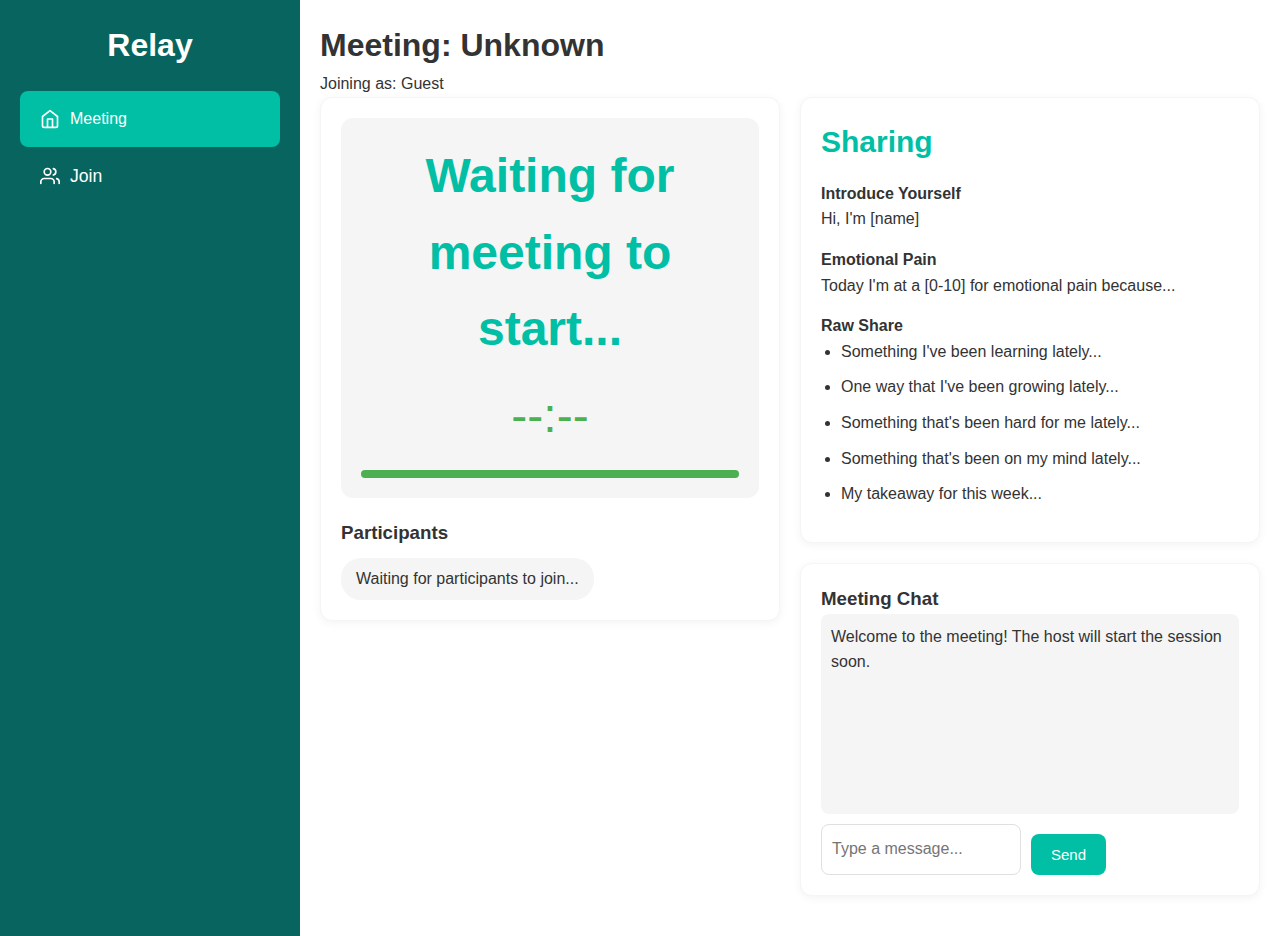
==== participant.html @ 03556889 "Create participant.html" ====
<!DOCTYPE html>
<html lang="en">
<head>
    <meta charset="UTF-8">
    <meta name="viewport" content="width=device-width, initial-scale=1.0">
    <title>Meeting - Relay</title>
    <link rel="stylesheet" href="style.css">
</head>
<body>
    <div class="sidebar">
        <div class="logo">
            <span>Relay</span>
        </div>
        <div class="nav-item active">
            <svg xmlns="http://www.w3.org/2000/svg" viewBox="0 0 24 24" fill="none" stroke="currentColor" stroke-width="2" stroke-linecap="round" stroke-linejoin="round">
                <path d="M3 9l9-7 9 7v11a2 2 0 0 1-2 2H5a2 2 0 0 1-2-2z"></path>
                <polyline points="9 22 9 12 15 12 15 22"></polyline>
            </svg>
            <span>Meeting</span>
        </div>
        <div class="nav-item">
            <a href="join.html">
                <svg xmlns="http://www.w3.org/2000/svg" viewBox="0 0 24 24" fill="none" stroke="currentColor" stroke-width="2" stroke-linecap="round" stroke-linejoin="round">
                    <path d="M17 21v-2a4 4 0 0 0-4-4H5a4 4 0 0 0-4 4v2"></path>
                    <circle cx="9" cy="7" r="4"></circle>
                    <path d="M23 21v-2a4 4 0 0 0-3-3.87"></path>
                    <path d="M16 3.13a4 4 0 0 1 0 7.75"></path>
                </svg>
                <span>Join</span>
            </a>
        </div>
    </div>
    
    <div class="main-content">
        <div class="meeting-header">
            <h1>Meeting: <span id="meetingCodeDisplay">Loading...</span></h1>
            <div id="participantStatus">Joining as: <span id="participantNameDisplay">Loading...</span></div>
        </div>
        
        <div class="meeting-layout">
            <div>
                <div class="card">
                    <div class="timer-display">
                        <div class="speaker-name" id="currentSpeaker">Waiting for meeting to start...</div>
                        <div class="time-remaining" id="timeDisplay">--:--</div>
                        <div class="progress-bar">
                            <div class="progress" id="progressBar"></div>
                        </div>
                    </div>
                    
                    <div>
                        <h3>Participants</h3>
                        <div class="speakers-list" id="speakersList">
                            <div class="speaker-item">Waiting for participants to join...</div>
                        </div>
                    </div>
                </div>
            </div>
            
            <div>
                <div class="card">
                    <div class="sharing-header">Sharing</div>
                    
                    <div class="sharing-prompt">
                        <div class="prompt-number"><strong>Introduce Yourself</strong></div>
                        <div>Hi, I'm <span id="currentSpeakerPrompt">[name]</span></div>
                    </div>
                    
                    <div class="sharing-prompt">
                        <div class="prompt-number"><strong>Emotional Pain</strong></div>
                        <div>Today I'm at a [0-10] for emotional pain because...</div>
                    </div>
                    
                    <div class="sharing-prompt">
                        <div class="prompt-number"><strong>Raw Share</strong></div>
                        <ul class="tips-list">
                            <li>Something I've been learning lately...</li>
                            <li>One way that I've been growing lately...</li>
                            <li>Something that's been hard for me lately...</li>
                            <li>Something that's been on my mind lately...</li>
                            <li>My takeaway for this week...</li>
                        </ul>
                    </div>
                </div>
                
                <div class="card">
                    <h3>Meeting Chat</h3>
                    <div id="chatMessages" style="height: 200px; overflow-y: auto; margin-bottom: 10px; padding: 10px; background-color: var(--light-gray); border-radius: 8px;">
                        <div class="chat-message system-message">Welcome to the meeting! The host will start the session soon.</div>
                    </div>
                    <div style="display: flex; gap: 10px;">
                        <input type="text" id="chatInput" placeholder="Type a message..." style="flex-grow: 1;">
                        <button id="sendButton">Send</button>
                    </div>
                </div>
            </div>
        </div>
    </div>
    
    <script>
        document.addEventListener('DOMContentLoaded', function() {
            // Get participant data and meeting code from localStorage
            const participantData = JSON.parse(localStorage.getItem('currentParticipant') || '{}');
            const meetingCode = localStorage.getItem('currentMeetingCode') || 'Unknown';
            
            // Display participant name and meeting code
            document.getElementById('participantNameDisplay').textContent = participantData.name || 'Guest';
            document.getElementById('meetingCodeDisplay').textContent = meetingCode;
            
            // For this initial implementation, we'll simulate a meeting with dummy data
            // In a real implementation, this would connect to a server or use WebRTC
            
            // Simulate other participants joining
            setTimeout(() => {
                const dummyParticipants = ['Emma', 'Noah', 'Olivia', participantData.name || 'You'];
                updateParticipantsList(dummyParticipants);
                
                // Add a system message about participants
                addChatMessage('System', 'All participants have joined the meeting. Waiting for the host to start the timer.', true);
            }, 2000);
            
            // Simulate meeting starting
            setTimeout(() => {
                // Update the current speaker
                document.getElementById('currentSpeaker').textContent = 'Emma';
                document.getElementById('currentSpeakerPrompt').textContent = 'Emma';
                
                // Start a dummy timer
                startDummyTimer();
                
                // Add a system message
                addChatMessage('System', 'Meeting has started! Emma is sharing first.', true);
            }, 5000);
            
            // Handle chat functionality
            document.getElementById('sendButton').addEventListener('click', sendChatMessage);
            document.getElementById('chatInput').addEventListener('keypress', function(e) {
                if (e.key === 'Enter') {
                    sendChatMessage();
                }
            });
            
            function sendChatMessage() {
                const chatInput = document.getElementById('chatInput');
                const message = chatInput.value.trim();
                
                if (message) {
                    // Add the message to the chat
                    addChatMessage(participantData.name || 'You', message);
                    
                    // Clear the input
                    chatInput.value = '';
                }
            }
            
            function addChatMessage(sender, message, isSystem = false) {
                const chatMessages = document.getElementById('chatMessages');
                const messageElement = document.createElement('div');
                messageElement.className = isSystem ? 'chat-message system-message' : 'chat-message';
                messageElement.innerHTML = `<strong>${sender}:</strong> ${message}`;
                
                // Add styles for the message
                messageElement.style.marginBottom = '8px';
                messageElement.style.padding = '8px 12px';
                messageElement.style.borderRadius = '8px';
                
                if (isSystem) {
                    messageElement.style.backgroundColor = '#e0f7fa';
                    messageElement.style.fontStyle = 'italic';
                } else {
                    messageElement.style.backgroundColor = 'white';
                }
                
                chatMessages.appendChild(messageElement);
                chatMessages.scrollTop = chatMessages.scrollHeight;
            }
            
            function updateParticipantsList(participants) {
                const speakersList = document.getElementById('speakersList');
                speakersList.innerHTML = '';
                
                participants.forEach(name => {
                    const speakerElement = document.createElement('div');
                    speakerElement.className = 'speaker-item';
                    speakerElement.textContent = name;
                    
                    // Highlight the current user
                    if (name === (participantData.name || 'You')) {
                        speakerElement.style.border = '2px solid var(--primary)';
                    }
                    
                    speakersList.appendChild(speakerElement);
                });
            }
            
            function startDummyTimer() {
                let timeRemaining = 180; // 3 minutes
                const timeDisplay = document.getElementById('timeDisplay');
                const progressBar = document.getElementById('progressBar');
                
                // Format and display the initial time
                timeDisplay.textContent = formatTime(timeRemaining);
                
                // Start the countdown
                const timerInterval = setInterval(() => {
                    timeRemaining--;
                    
                    if (timeRemaining <= 0) {
                        clearInterval(timerInterval);
                        timeRemaining = 0;
                        
                        // Simulate moving to the next speaker
                        setTimeout(() => {
                            document.getElementById('currentSpeaker').textContent = 'Noah';
                            document.getElementById('currentSpeakerPrompt').textContent = 'Noah';
                            addChatMessage('System', 'Emma has finished. Noah is now sharing.', true);
                            startDummyTimer();
                        }, 1000);
                    }
                    
                    // Update the display
                    timeDisplay.textContent = formatTime(timeRemaining);
                    
                    // Update progress bar
                    const percentComplete = 100 - (timeRemaining / 180 * 100);
                    progressBar.style.width = `${100 - percentComplete}%`;
                    
                    // Update colors based on thresholds
                    if (percentComplete >= 90) {
                        timeDisplay.style.color = 'var(--red)';
                        progressBar.style.backgroundColor = 'var(--red)';
                    } else if (percentComplete >= 50) {
                        timeDisplay.style.color = 'var(--yellow)';
                        progressBar.style.backgroundColor = 'var(--yellow)';
                    } else {
                        timeDisplay.style.color = 'var(--green)';
                        progressBar.style.backgroundColor = 'var(--green)';
                    }
                }, 1000);
            }
            
            function formatTime(seconds) {
                const minutes = Math.floor(seconds / 60);
                const secs = seconds % 60;
                return `${minutes.toString().padStart(2, '0')}:${secs.toString().padStart(2, '0')}`;
            }
        });
    </script>
</body>
</html>
---- style.css ----
:root {
    --primary: #00BFA5;
    --primary-dark: #008E76;
    --light-gray: #f5f5f5;
    --medium-gray: #e0e0e0;
    --dark-gray: #333;
    --white: #fff;
    --green: #4CAF50;
    --yellow: #FFC107;
    --red: #F44336;
}

* {
    box-sizing: border-box;
    margin: 0;
    padding: 0;
    font-family: 'Segoe UI', -apple-system, sans-serif;
}

body {
    background-color: var(--white);
    color: var(--dark-gray);
    line-height: 1.6;
    min-height: 100vh;
    display: flex;
}

.sidebar {
    width: 300px; /* Increase the width to make it wider */
    background-color: #08645E; /* Change to your desired color */
    color: var(--white);
    padding: 20px 0;
    display: flex;
    flex-direction: column;
    flex-shrink: 0;
}

.logo {
    display: flex;
    align-items: center;
    justify-content: center; /* Center the logo horizontally */
    padding: 0 0 20px; /* Remove left and right padding */
    font-weight: bold;
    font-size: 32px; /* Increase the font size */
    color: var(--white);
    width: 100%; /* Ensure it takes up the full width of the sidebar */
    text-align: center; /* Center the text within the logo container */
}

.nav-item {
    display: flex;
    align-items: center;
    margin: 0 20px; /* Add margin to create space on the sides */
    padding: 15px 20px; /* Ensure padding is consistent */
}

.nav-item.active {
    background-color: #00BFA5; /* Lighter shade of teal */
    border-radius: 8px; /* Optional: Add rounded corners to the highlight */
    margin: 0 20px; /* Ensure margin matches non-active items */
    padding: 15px 20px; /* Ensure padding matches non-active items */
}

/* Reset default link styles */
.sidebar .nav-item a {
    text-decoration: none;
    color: var(--white); /* Keep the text color white */
    display: flex;
    align-items: center;
    width: 100%; /* Make the link take up the full width of the nav-item */
    font-size: 1.1em; /* Increase the font size */
}

/* Style for active nav item */
.sidebar .nav-item.active a {
    color: var(--white); /* Keep the text color white */
}

/* Add hover effect */
.sidebar .nav-item a:hover {
    color: var(--white); /* Keep the text color white */
}

.nav-item svg {
    width: 20px;
    height: 20px;
    margin-right: 10px;
}

.main-content {
    flex-grow: 1;
    padding: 20px;
    max-width: 1200px;
    margin: 0 auto;
    width: 100%;
}

.card {
    background: var(--white);
    border-radius: 12px;
    padding: 20px;
    box-shadow: 0 2px 10px rgba(0, 0, 0, 0.05);
    border: 1px solid var(--light-gray);
    margin-bottom: 20px;
}

.setup-section, .timer-section {
    display: flex;
    flex-direction: column;
    gap: 15px;
}

.timer-section {
    display: none;
}

textarea {
    width: 100%;
    height: 120px;
    padding: 12px;
    border: 1px solid var(--medium-gray);
    border-radius: 8px;
    resize: vertical;
    font-size: 16px;
    margin-bottom: 15px;
}

input[type="number"], input[type="text"] {
    padding: 10px;
    border: 1px solid var(--medium-gray);
    border-radius: 8px;
    font-size: 16px;
    width: 100%;
    max-width: 200px;
}

button {
    background-color: var(--primary);
    color: var(--white);
    border: none;
    padding: 12px 20px;
    border-radius: 8px;
    cursor: pointer;
    font-size: 15px;
    font-weight: 500;
    margin-top: 10px;
    transition: background-color 0.2s;
}

button:hover {
    background-color: var(--primary-dark);
}

.meeting-layout {
    display: grid;
    grid-template-columns: 1fr 1fr;
    gap: 20px;
}

.timer-display {
    text-align: center;
    background-color: var(--light-gray);
    padding: 20px;
    border-radius: 12px;
    margin-bottom: 20px;
}

.speaker-name {
    font-size: 48px;
    font-weight: bolder;
    margin-bottom: 10px;
    color: var(--primary);
}

.time-remaining {
    font-size: 48px;
    font-weight: 500;
    margin-bottom: 15px;
    transition: color 0.5s;
    color: var(--green);
}

.progress-bar {
    width: 100%;
    height: 8px;
    background-color: var(--medium-gray);
    border-radius: 4px;
    overflow: hidden;
}

.progress {
    height: 100%;
    width: 100%;
    background-color: var(--green);
    transition: width 1s, background-color 1s;
}

.controls {
    display: flex;
    justify-content: center;
    gap: 10px;
    margin: 20px 0;
}

.speakers-list {
    display: flex;
    flex-wrap: wrap;
    gap: 10px;
    margin-top: 10px;
}

.speaker-item {
    padding: 8px 15px;
    background-color: var(--light-gray);
    border-radius: 20px;
    cursor: pointer;
}

.speaker-item.current {
    background-color: var(--primary);
    color: var(--white);
}

.speaker-item.completed {
    background-color: #a5d6a7;
    text-decoration: line-through;
}

.sharing-header {
    font-size: 30px;
    font-weight: 600;
    color: var(--primary);
    margin-bottom: 15px;
}

.sharing-prompt {
    margin-bottom: 15px;
}

.prompt-number {
    font-weight: 600;
    display: inline;
    margin-right: 5px;
}

.tips-list {
    padding-left: 20px;
}

.tips-list li {
    margin-bottom: 10px;
}

.add-speaker-form {
    display: flex;
    align-items: center;
    gap: 10px;
    margin-top: 15px;
}

.add-speaker-form input {
    flex: 1;
}

.add-speaker-form button {
    margin-top: 0;
}

@media (max-width: 900px) {
    .meeting-layout {
        grid-template-columns: 1fr;
    }
}

@media (max-width: 768px) {
    body {
        flex-direction: column;
    }
    
    .sidebar {
        width: 100%;
        padding: 10px 0;
    }
}
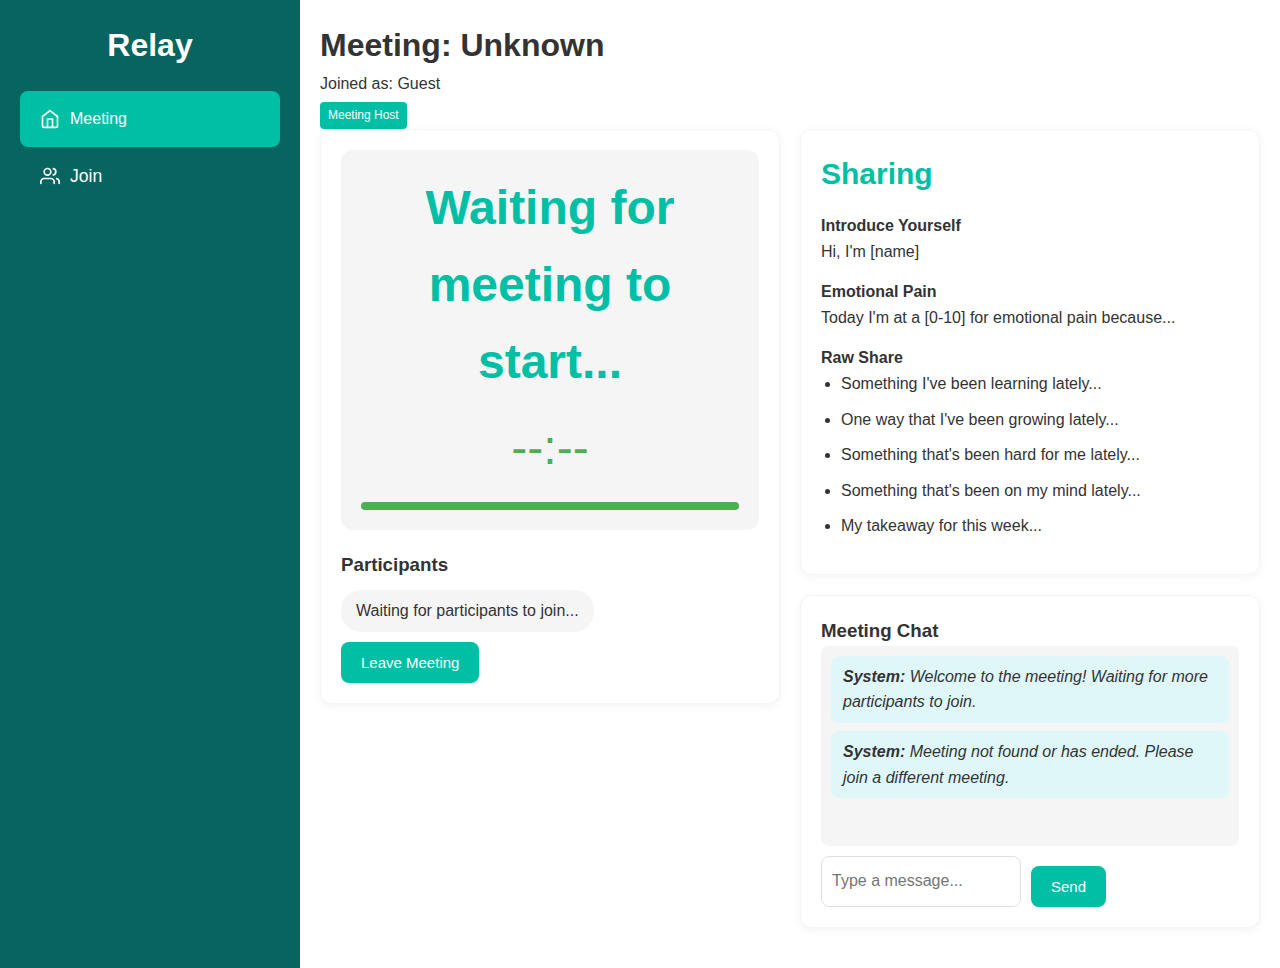
==== commit 8c73ea00: "Update participant.html" ====
--- a/participant.html
+++ b/participant.html
@@ -19,7 +19,7 @@
             <span>Meeting</span>
         </div>
         <div class="nav-item">
-            <a href="join.html">
+            <a href="index.html">
                 <svg xmlns="http://www.w3.org/2000/svg" viewBox="0 0 24 24" fill="none" stroke="currentColor" stroke-width="2" stroke-linecap="round" stroke-linejoin="round">
                     <path d="M17 21v-2a4 4 0 0 0-4-4H5a4 4 0 0 0-4 4v2"></path>
                     <circle cx="9" cy="7" r="4"></circle>
@@ -34,7 +34,8 @@
     <div class="main-content">
         <div class="meeting-header">
             <h1>Meeting: <span id="meetingCodeDisplay">Loading...</span></h1>
-            <div id="participantStatus">Joining as: <span id="participantNameDisplay">Loading...</span></div>
+            <div id="participantStatus">Joined as: <span id="participantNameDisplay">Loading...</span></div>
+            <div id="hostBadge" style="display: none; background-color: var(--primary); color: white; padding: 4px 8px; border-radius: 4px; font-size: 12px; margin-top: 5px; display: inline-block;">Meeting Host</div>
         </div>
         
         <div class="meeting-layout">
@@ -48,12 +49,22 @@
                         </div>
                     </div>
                     
+                    <div id="controlsSection" style="display: none;">
+                        <div class="controls">
+                            <button id="prevButton">Previous</button>
+                            <button id="pauseButton">Pause</button>
+                            <button id="nextButton">Next</button>
+                        </div>
+                    </div>
+                    
                     <div>
                         <h3>Participants</h3>
                         <div class="speakers-list" id="speakersList">
                             <div class="speaker-item">Waiting for participants to join...</div>
                         </div>
                     </div>
+                    
+                    <button id="leaveButton">Leave Meeting</button>
                 </div>
             </div>
             
@@ -86,7 +97,9 @@
                 <div class="card">
                     <h3>Meeting Chat</h3>
                     <div id="chatMessages" style="height: 200px; overflow-y: auto; margin-bottom: 10px; padding: 10px; background-color: var(--light-gray); border-radius: 8px;">
-                        <div class="chat-message system-message">Welcome to the meeting! The host will start the session soon.</div>
+                        <div class="chat-message system-message" style="margin-bottom: 8px; padding: 8px 12px; border-radius: 8px; background-color: #e0f7fa; font-style: italic;">
+                            <strong>System:</strong> Welcome to the meeting! Waiting for more participants to join.
+                        </div>
                     </div>
                     <div style="display: flex; gap: 10px;">
                         <input type="text" id="chatInput" placeholder="Type a message..." style="flex-grow: 1;">
@@ -97,132 +110,84 @@
         </div>
     </div>
     
+    <script src="meeting-data.js"></script>
     <script>
         document.addEventListener('DOMContentLoaded', function() {
             // Get participant data and meeting code from localStorage
             const participantData = JSON.parse(localStorage.getItem('currentParticipant') || '{}');
             const meetingCode = localStorage.getItem('currentMeetingCode') || 'Unknown';
+            const isHost = localStorage.getItem('isHost') === 'true';
             
             // Display participant name and meeting code
             document.getElementById('participantNameDisplay').textContent = participantData.name || 'Guest';
             document.getElementById('meetingCodeDisplay').textContent = meetingCode;
             
-            // For this initial implementation, we'll simulate a meeting with dummy data
-            // In a real implementation, this would connect to a server or use WebRTC
-            
-            // Simulate other participants joining
-            setTimeout(() => {
-                const dummyParticipants = ['Emma', 'Noah', 'Olivia', participantData.name || 'You'];
-                updateParticipantsList(dummyParticipants);
-                
-                // Add a system message about participants
-                addChatMessage('System', 'All participants have joined the meeting. Waiting for the host to start the timer.', true);
-            }, 2000);
-            
-            // Simulate meeting starting
-            setTimeout(() => {
-                // Update the current speaker
-                document.getElementById('currentSpeaker').textContent = 'Emma';
-                document.getElementById('currentSpeakerPrompt').textContent = 'Emma';
-                
-                // Start a dummy timer
-                startDummyTimer();
-                
-                // Add a system message
-                addChatMessage('System', 'Meeting has started! Emma is sharing first.', true);
-            }, 5000);
-            
-            // Handle chat functionality
-            document.getElementById('sendButton').addEventListener('click', sendChatMessage);
-            document.getElementById('chatInput').addEventListener('keypress', function(e) {
-                if (e.key === 'Enter') {
-                    sendChatMessage();
-                }
-            });
-            
-            function sendChatMessage() {
-                const chatInput = document.getElementById('chatInput');
-                const message = chatInput.value.trim();
-                
-                if (message) {
-                    // Add the message to the chat
-                    addChatMessage(participantData.name || 'You', message);
-                    
-                    // Clear the input
-                    chatInput.value = '';
-                }
-            }
-            
-            function addChatMessage(sender, message, isSystem = false) {
-                const chatMessages = document.getElementById('chatMessages');
-                const messageElement = document.createElement('div');
-                messageElement.className = isSystem ? 'chat-message system-message' : 'chat-message';
-                messageElement.innerHTML = `<strong>${sender}:</strong> ${message}`;
-                
-                // Add styles for the message
-                messageElement.style.marginBottom = '8px';
-                messageElement.style.padding = '8px 12px';
-                messageElement.style.borderRadius = '8px';
-                
-                if (isSystem) {
-                    messageElement.style.backgroundColor = '#e0f7fa';
-                    messageElement.style.fontStyle = 'italic';
-                } else {
-                    messageElement.style.backgroundColor = 'white';
-                }
-                
-                chatMessages.appendChild(messageElement);
-                chatMessages.scrollTop = chatMessages.scrollHeight;
-            }
-            
-            function updateParticipantsList(participants) {
-                const speakersList = document.getElementById('speakersList');
-                speakersList.innerHTML = '';
-                
-                participants.forEach(name => {
-                    const speakerElement = document.createElement('div');
-                    speakerElement.className = 'speaker-item';
-                    speakerElement.textContent = name;
-                    
-                    // Highlight the current user
-                    if (name === (participantData.name || 'You')) {
-                        speakerElement.style.border = '2px solid var(--primary)';
-                    }
-                    
-                    speakersList.appendChild(speakerElement);
-                });
-            }
-            
-            function startDummyTimer() {
-                let timeRemaining = 180; // 3 minutes
+            // Show host badge if the user is the host
+            if (isHost) {
+                document.getElementById('hostBadge').style.display = 'inline-block';
+                document.getElementById('controlsSection').style.display = 'block';
+            }
+            
+            // Initialize meeting data
+            let speakersList = [];
+            let currentSpeaker = '';
+            let timeRemaining = 0;
+            let totalTime = 0;
+            
+            // Poll for meeting updates
+            function pollMeetingData() {
+                if (!window.MeetingData) {
+                    setTimeout(pollMeetingData, 1000);
+                    return;
+                }
+                
+                const meeting = window.MeetingData.getMeeting(meetingCode);
+                if (!meeting) {
+                    addChatMessage('System', 'Meeting not found or has ended. Please join a different meeting.', true);
+                    return;
+                }
+                
+                // Update participants list
+                updateParticipantsList(meeting.participants);
+                
+                // Update current speaker and timer
+                if (meeting.currentSpeaker && meeting.currentSpeaker !== currentSpeaker) {
+                    currentSpeaker = meeting.currentSpeaker;
+                    document.getElementById('currentSpeaker').textContent = currentSpeaker;
+                    document.getElementById('currentSpeakerPrompt').textContent = currentSpeaker;
+                    
+                    // Add a system message
+                    addChatMessage('System', `${currentSpeaker} is now sharing.`, true);
+                }
+                
+                // Update timer
+                if (meeting.timeRemaining !== undefined) {
+                    timeRemaining = meeting.timeRemaining;
+                    updateTimerDisplay(timeRemaining, meeting.isPaused);
+                }
+                
+                // Poll again after a delay
+                setTimeout(pollMeetingData, 2000);
+            }
+            
+            // Start polling
+            pollMeetingData();
+            
+            // Update timer display
+            function updateTimerDisplay(seconds, isPaused) {
                 const timeDisplay = document.getElementById('timeDisplay');
                 const progressBar = document.getElementById('progressBar');
                 
-                // Format and display the initial time
-                timeDisplay.textContent = formatTime(timeRemaining);
-                
-                // Start the countdown
-                const timerInterval = setInterval(() => {
-                    timeRemaining--;
-                    
-                    if (timeRemaining <= 0) {
-                        clearInterval(timerInterval);
-                        timeRemaining = 0;
-                        
-                        // Simulate moving to the next speaker
-                        setTimeout(() => {
-                            document.getElementById('currentSpeaker').textContent = 'Noah';
-                            document.getElementById('currentSpeakerPrompt').textContent = 'Noah';
-                            addChatMessage('System', 'Emma has finished. Noah is now sharing.', true);
-                            startDummyTimer();
-                        }, 1000);
-                    }
-                    
-                    // Update the display
-                    timeDisplay.textContent = formatTime(timeRemaining);
-                    
-                    // Update progress bar
-                    const percentComplete = 100 - (timeRemaining / 180 * 100);
+                // Format time as MM:SS
+                const minutes = Math.floor(seconds / 60);
+                const secs = seconds % 60;
+                const formattedTime = `${minutes.toString().padStart(2, '0')}:${secs.toString().padStart(2, '0')}`;
+                
+                timeDisplay.textContent = formattedTime + (isPaused ? ' (Paused)' : '');
+                
+                // Update progress bar if we have total time info
+                if (totalTime > 0) {
+                    const percentComplete = 100 - (seconds / totalTime * 100);
                     progressBar.style.width = `${100 - percentComplete}%`;
                     
                     // Update colors based on thresholds
@@ -236,14 +201,127 @@
                         timeDisplay.style.color = 'var(--green)';
                         progressBar.style.backgroundColor = 'var(--green)';
                     }
-                }, 1000);
-            }
-            
-            function formatTime(seconds) {
-                const minutes = Math.floor(seconds / 60);
-                const secs = seconds % 60;
-                return `${minutes.toString().padStart(2, '0')}:${secs.toString().padStart(2, '0')}`;
-            }
+                }
+            }
+            
+            // Update participants list
+            function updateParticipantsList(participants) {
+                const speakersList = document.getElementById('speakersList');
+                speakersList.innerHTML = '';
+                
+                if (!participants || participants.length === 0) {
+                    const emptyItem = document.createElement('div');
+                    emptyItem.className = 'speaker-item';
+                    emptyItem.textContent = 'No participants yet';
+                    speakersList.appendChild(emptyItem);
+                    return;
+                }
+                
+                participants.forEach(participant => {
+                    const speakerElement = document.createElement('div');
+                    speakerElement.className = 'speaker-item';
+                    
+                    // Highlight current speaker
+                    if (participant.name === currentSpeaker) {
+                        speakerElement.classList.add('current');
+                    }
+                    
+                    // Highlight the current user
+                    if (participant.name === participantData.name) {
+                        speakerElement.style.border = '2px solid var(--primary)';
+                    }
+                    
+                    // Display pain score if available
+                    if (participant.painScore !== undefined) {
+                        speakerElement.textContent = `${participant.name} (${participant.painScore})`;
+                    } else {
+                        speakerElement.textContent = participant.name;
+                    }
+                    
+                    speakersList.appendChild(speakerElement);
+                });
+            }
+            
+            // Handle chat functionality
+            document.getElementById('sendButton').addEventListener('click', sendChatMessage);
+            document.getElementById('chatInput').addEventListener('keypress', function(e) {
+                if (e.key === 'Enter') {
+                    sendChatMessage();
+                }
+            });
+            
+            function sendChatMessage() {
+                const chatInput = document.getElementById('chatInput');
+                const message = chatInput.value.trim();
+                
+                if (message) {
+                    // Add the message to the chat locally
+                    addChatMessage(participantData.name || 'You', message);
+                    
+                    // Add to meeting data if available
+                    if (window.MeetingData) {
+                        window.MeetingData.addChatMessage(meetingCode, participantData.name || 'Anonymous', message);
+                    }
+                    
+                    // Clear the input
+                    chatInput.value = '';
+                }
+            }
+            
+            function addChatMessage(sender, message, isSystem = false) {
+                const chatMessages = document.getElementById('chatMessages');
+                const messageElement = document.createElement('div');
+                messageElement.className = isSystem ? 'chat-message system-message' : 'chat-message';
+                messageElement.innerHTML = `<strong>${sender}:</strong> ${message}`;
+                
+                // Add styles for the message
+                messageElement.style.marginBottom = '8px';
+                messageElement.style.padding = '8px 12px';
+                messageElement.style.borderRadius = '8px';
+                
+                if (isSystem) {
+                    messageElement.style.backgroundColor = '#e0f7fa';
+                    messageElement.style.fontStyle = 'italic';
+                } else {
+                    messageElement.style.backgroundColor = 'white';
+                }
+                
+                chatMessages.appendChild(messageElement);
+                chatMessages.scrollTop = chatMessages.scrollHeight;
+            }
+            
+            // Handle timer controls (only for host)
+            if (isHost) {
+                document.getElementById('prevButton').addEventListener('click', function() {
+                    // Handle previous speaker
+                });
+                
+                document.getElementById('pauseButton').addEventListener('click', function() {
+                    // Handle pause/resume
+                });
+                
+                document.getElementById('nextButton').addEventListener('click', function() {
+                    // Handle next speaker
+                });
+            }
+            
+            // Handle leave meeting button
+            document.getElementById('leaveButton').addEventListener('click', function() {
+                if (confirm('Are you sure you want to leave the meeting?')) {
+                    // If user is host, end the meeting
+                    if (isHost && window.MeetingData) {
+                        window.MeetingData.endMeeting(meetingCode);
+                    }
+                    
+                    // Clear local storage
+                    localStorage.removeItem('currentParticipant');
+                    localStorage.removeItem('currentMeetingCode');
+                    localStorage.removeItem('isHost');
+                    
+                    // Redirect to join page
+                    window.location.href = 'index.html';
+                }
+            });
         });
     </script>
 </body>
